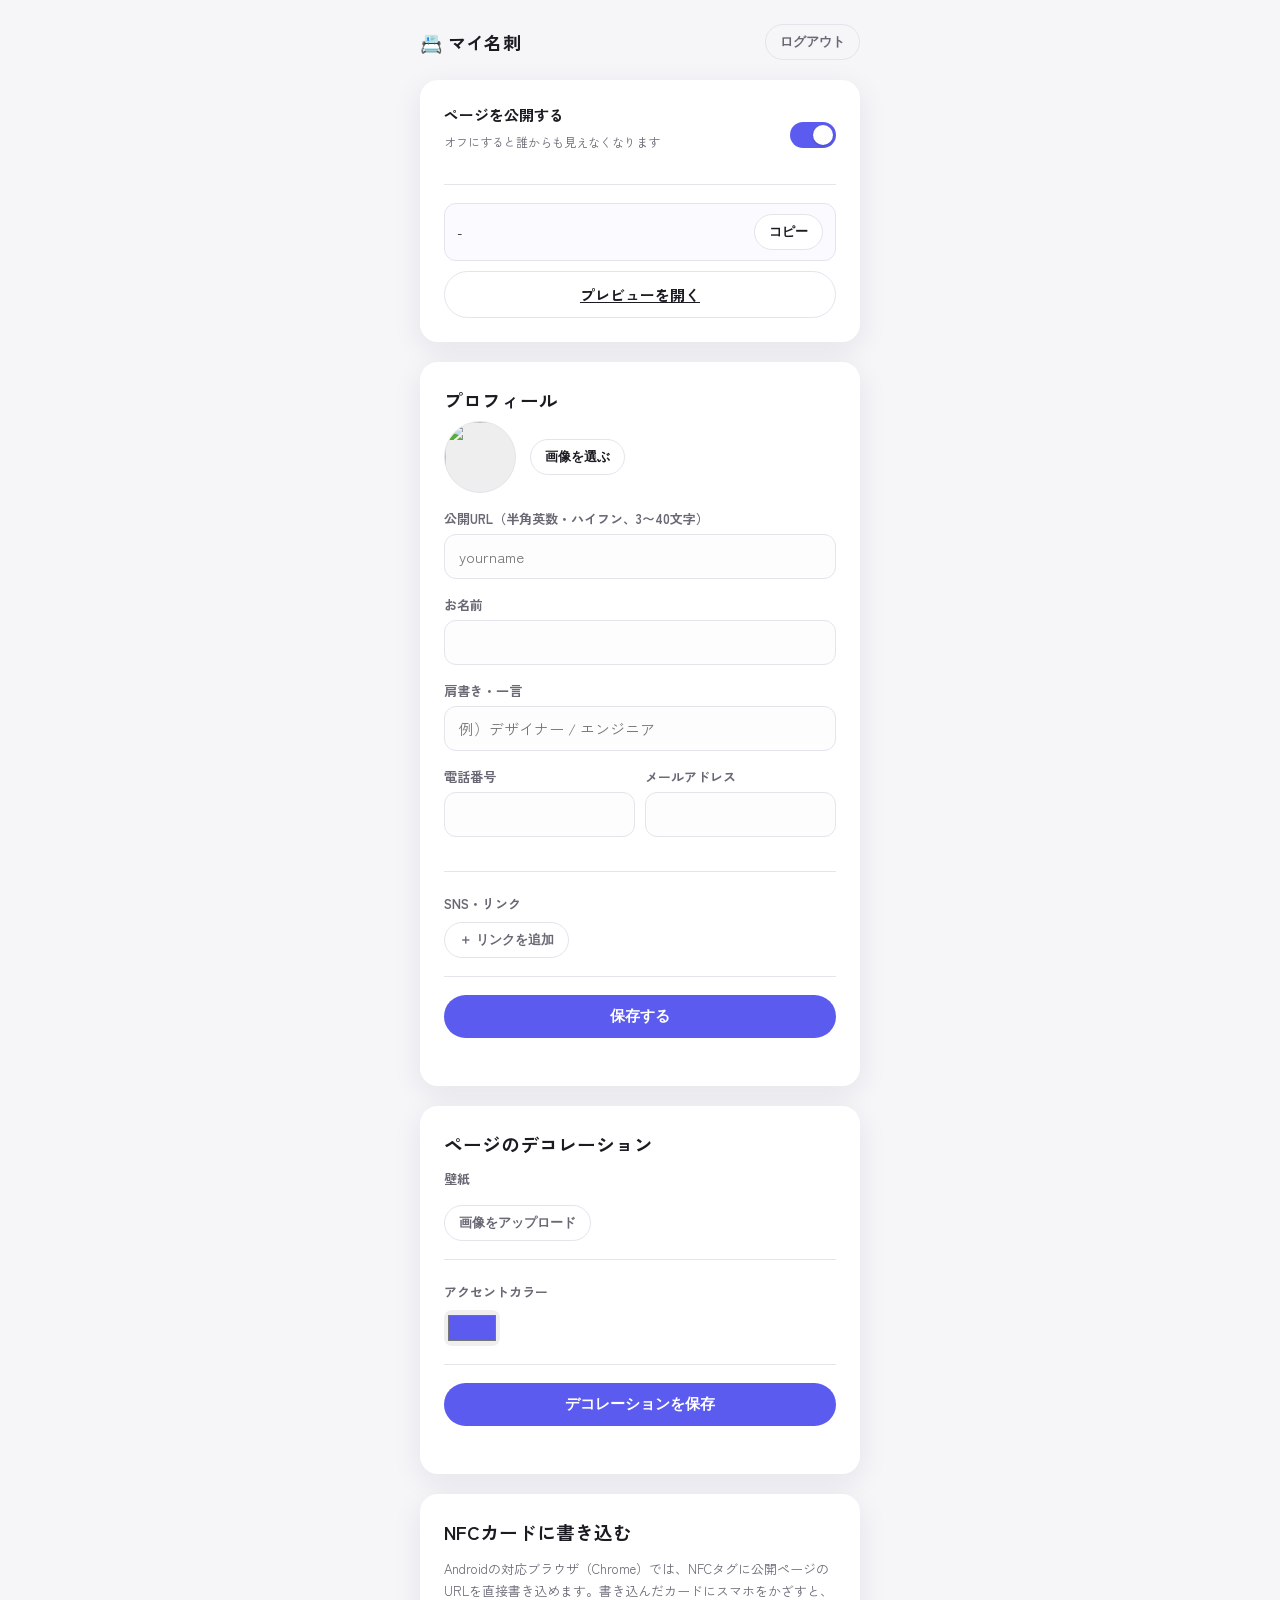
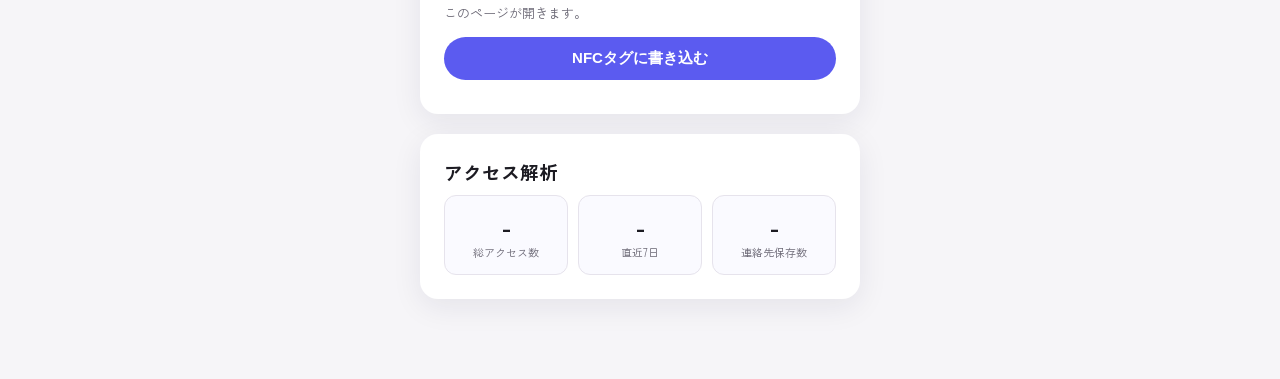
==== dashboard.html @ d3cb7ea3 "キャラクター（ステッカー）デコレーション機能を削除 ダッシュボード・公開ページの両方からステッカー選択UIと関連コードを撤去。  Co-Authored-By: Claude Sonnet 5 <no" ====
<!DOCTYPE html>
<html lang="ja">
<head>
<meta charset="UTF-8">
<meta name="viewport" content="width=device-width, initial-scale=1.0">
<title>マイページ - NFC電子名刺</title>
<link rel="preconnect" href="https://fonts.googleapis.com">
<link href="https://fonts.googleapis.com/css2?family=Zen+Kaku+Gothic+New:wght@400;500;700&family=Noto+Sans+JP:wght@400;500;700&display=swap" rel="stylesheet">
<link rel="stylesheet" href="style.css">
</head>
<body>

<div class="app-header">
  <div class="brand">📇 マイ名刺</div>
  <button class="btn ghost small" id="logout-btn">ログアウト</button>
</div>

<!-- 公開URL & 公開設定 -->
<div class="card">
  <div class="switch-row">
    <div>
      <h3 style="font-size:15px;">ページを公開する</h3>
      <div class="field .hint" style="font-size:12px; color:var(--text-dim);">オフにすると誰からも見えなくなります</div>
    </div>
    <label class="switch">
      <input type="checkbox" id="publish-toggle" checked>
      <span class="track"></span>
    </label>
  </div>
  <div class="divider"></div>
  <div class="copy-row">
    <span id="public-url-text">-</span>
    <button class="btn small secondary" id="copy-url-btn">コピー</button>
  </div>
  <div style="display:flex; gap:8px; margin-top:10px;">
    <a class="btn secondary btn-block" id="open-public-link" href="#" target="_blank" style="text-align:center;">プレビューを開く</a>
  </div>
</div>

<!-- プロフィール編集 -->
<div class="card">
  <h3>プロフィール</h3>
  <form id="profile-form">
    <div class="avatar-upload">
      <img id="avatar-preview" class="avatar-preview" src="" alt="">
      <div>
        <input type="file" id="avatar-input" accept="image/*" style="display:none;">
        <button type="button" class="btn secondary small" id="avatar-btn">画像を選ぶ</button>
      </div>
    </div>

    <div class="field">
      <label for="slug">公開URL（半角英数・ハイフン、3〜40文字）</label>
      <div class="url-prefix" id="slug-prefix"></div>
      <input type="text" id="slug" required pattern="[a-z0-9\-]{3,40}" placeholder="yourname">
      <div class="hint" id="slug-msg"></div>
    </div>

    <div class="field">
      <label for="display_name">お名前</label>
      <input type="text" id="display_name" required maxlength="60">
    </div>

    <div class="field">
      <label for="title">肩書き・一言</label>
      <input type="text" id="title" maxlength="80" placeholder="例）デザイナー / エンジニア">
    </div>

    <div class="row">
      <div class="field">
        <label for="phone">電話番号</label>
        <input type="tel" id="phone" maxlength="30">
      </div>
      <div class="field">
        <label for="email_field">メールアドレス</label>
        <input type="email" id="email_field" maxlength="120">
      </div>
    </div>

    <div class="divider"></div>

    <label style="font-size:13px; font-weight:600; color:var(--text-dim);">SNS・リンク</label>
    <div id="links-list" style="margin-top:8px;"></div>
    <button type="button" class="btn ghost small" id="add-link-btn">＋ リンクを追加</button>

    <div class="divider"></div>

    <button type="submit" class="btn btn-block" id="save-profile-btn">保存する</button>
    <div class="msg" id="profile-msg"></div>
  </form>
</div>

<!-- デコレーション -->
<div class="card">
  <h3>ページのデコレーション</h3>

  <label style="font-size:13px; font-weight:600; color:var(--text-dim);">壁紙</label>
  <div class="swatch-grid" id="wallpaper-grid" style="margin-top:8px;"></div>
  <input type="file" id="wallpaper-input" accept="image/*" style="display:none;">
  <button type="button" class="btn ghost small" id="wallpaper-upload-btn">画像をアップロード</button>

  <div class="divider"></div>

  <label style="font-size:13px; font-weight:600; color:var(--text-dim);">アクセントカラー</label>
  <div style="margin-top:8px;">
    <input type="color" id="accent-color" value="#5b5bf0" style="width:56px; height:36px; border:none; border-radius:8px; cursor:pointer;">
  </div>

  <div class="divider"></div>
  <button type="button" class="btn btn-block" id="save-theme-btn">デコレーションを保存</button>
  <div class="msg" id="theme-msg"></div>
</div>

<!-- NFC書き込み -->
<div class="card">
  <h3>NFCカードに書き込む</h3>
  <p style="font-size:13px; color:var(--text-dim); line-height:1.7;">
    Androidの対応ブラウザ（Chrome）では、NFCタグに公開ページのURLを直接書き込めます。書き込んだカードにスマホをかざすと、このページが開きます。
  </p>
  <button type="button" class="btn btn-block" id="nfc-write-btn">NFCタグに書き込む</button>
  <div class="nfc-status" id="nfc-status"></div>
</div>

<!-- アクセス解析 -->
<div class="card">
  <h3>アクセス解析</h3>
  <div class="stat-grid">
    <div class="stat-box"><div class="num" id="stat-views-total">-</div><div class="label">総アクセス数</div></div>
    <div class="stat-box"><div class="num" id="stat-views-7d">-</div><div class="label">直近7日</div></div>
    <div class="stat-box"><div class="num" id="stat-contacts">-</div><div class="label">連絡先保存数</div></div>
  </div>
</div>

<script src="https://cdn.jsdelivr.net/npm/@supabase/supabase-js@2"></script>
<script src="config.js"></script>
<script src="common.js"></script>
<script src="dashboard.js"></script>
</body>
</html>
---- style.css ----
:root {
  --accent: #5b5bf0;
  --bg: #f6f5f8;
  --surface: #ffffff;
  --text: #1c1b22;
  --text-dim: #6b6875;
  --border: #e6e3ec;
  --danger: #e0446a;
  --radius: 18px;
  --shadow: 0 8px 30px rgba(30, 20, 60, 0.08);
  font-family: 'Zen Kaku Gothic New', 'Noto Sans JP', sans-serif;
}

* { box-sizing: border-box; }

html, body {
  margin: 0;
  padding: 0;
  background: var(--bg);
  color: var(--text);
  min-height: 100vh;
}

body {
  display: flex;
  flex-direction: column;
  align-items: center;
  padding: 24px 16px 60px;
}

a { color: inherit; }

h1, h2, h3 { margin: 0 0 8px; }

.app-header {
  width: 100%;
  max-width: 440px;
  display: flex;
  align-items: center;
  justify-content: space-between;
  margin-bottom: 20px;
}

.app-header .brand {
  font-weight: 700;
  font-size: 18px;
  letter-spacing: 0.02em;
}

.btn {
  appearance: none;
  border: none;
  border-radius: 999px;
  padding: 12px 22px;
  font-size: 15px;
  font-weight: 600;
  cursor: pointer;
  background: var(--accent);
  color: #fff;
  transition: transform 0.15s ease, opacity 0.15s ease;
}
.btn:hover { opacity: 0.92; }
.btn:active { transform: scale(0.98); }
.btn.secondary {
  background: var(--surface);
  color: var(--text);
  border: 1px solid var(--border);
}
.btn.ghost {
  background: transparent;
  color: var(--text-dim);
  border: 1px solid var(--border);
}
.btn.danger { background: var(--danger); }
.btn.small { padding: 8px 14px; font-size: 13px; }
.btn:disabled { opacity: 0.5; cursor: not-allowed; }
.btn-block { width: 100%; }

.card {
  width: 100%;
  max-width: 440px;
  background: var(--surface);
  border-radius: var(--radius);
  box-shadow: var(--shadow);
  padding: 24px;
  margin-bottom: 20px;
}

.field { margin-bottom: 16px; }
.field label {
  display: block;
  font-size: 13px;
  font-weight: 600;
  color: var(--text-dim);
  margin-bottom: 6px;
}
.field input[type="text"],
.field input[type="email"],
.field input[type="tel"],
.field input[type="password"],
.field input[type="url"],
.field textarea,
.field select {
  width: 100%;
  padding: 11px 14px;
  border-radius: 12px;
  border: 1px solid var(--border);
  font-size: 15px;
  font-family: inherit;
  background: #fdfdfe;
}
.field input:focus, .field textarea:focus, .field select:focus {
  outline: 2px solid var(--accent);
  outline-offset: 1px;
}
.field .hint { font-size: 12px; color: var(--text-dim); margin-top: 4px; }
.field .url-prefix { font-size: 13px; color: var(--text-dim); margin-bottom: 4px; word-break: break-all; }

.row { display: flex; gap: 10px; }
.row > * { flex: 1; }

.tabs {
  display: flex;
  gap: 8px;
  width: 100%;
  max-width: 440px;
  margin-bottom: 16px;
}
.tabs button {
  flex: 1;
  padding: 10px;
  border-radius: 12px;
  border: 1px solid var(--border);
  background: var(--surface);
  font-weight: 600;
  font-size: 14px;
  cursor: pointer;
  color: var(--text-dim);
}
.tabs button.active {
  background: var(--accent);
  color: #fff;
  border-color: var(--accent);
}

.link-row {
  display: flex;
  gap: 8px;
  align-items: center;
  margin-bottom: 10px;
}
.link-row select { flex: 0 0 108px; }
.link-row input { flex: 1; }
.link-row .remove-link {
  flex: 0 0 auto;
  background: none;
  border: none;
  color: var(--danger);
  font-size: 20px;
  cursor: pointer;
  padding: 4px 8px;
}

.swatch-grid {
  display: grid;
  grid-template-columns: repeat(4, 1fr);
  gap: 10px;
  margin-bottom: 8px;
}
.swatch {
  height: 52px;
  border-radius: 12px;
  cursor: pointer;
  border: 2px solid transparent;
  position: relative;
}
.swatch.selected { border-color: var(--text); }
.swatch-label {
  position: absolute;
  bottom: 4px; left: 6px;
  font-size: 10px;
  color: #fff;
  text-shadow: 0 1px 2px rgba(0,0,0,0.5);
}

.avatar-upload {
  display: flex;
  align-items: center;
  gap: 14px;
  margin-bottom: 16px;
}
.avatar-preview {
  width: 72px; height: 72px;
  border-radius: 50%;
  object-fit: cover;
  background: #eee;
  border: 1px solid var(--border);
}

.msg { font-size: 13px; margin-top: 8px; min-height: 16px; }
.msg.error { color: var(--danger); }
.msg.success { color: #2a9d5c; }

.stat-grid {
  display: grid;
  grid-template-columns: repeat(3, 1fr);
  gap: 10px;
  margin-top: 10px;
}
.stat-box {
  background: #fafaff;
  border: 1px solid var(--border);
  border-radius: 12px;
  padding: 14px 10px;
  text-align: center;
}
.stat-box .num { font-size: 22px; font-weight: 700; }
.stat-box .label { font-size: 11px; color: var(--text-dim); margin-top: 2px; }

.switch-row {
  display: flex;
  align-items: center;
  justify-content: space-between;
}
.switch {
  position: relative;
  width: 46px; height: 26px;
}
.switch input { opacity: 0; width: 0; height: 0; }
.switch .track {
  position: absolute; inset: 0;
  background: var(--border);
  border-radius: 999px;
  transition: background 0.15s;
}
.switch .track::after {
  content: '';
  position: absolute;
  width: 20px; height: 20px;
  left: 3px; top: 3px;
  background: #fff;
  border-radius: 50%;
  transition: transform 0.15s;
  box-shadow: 0 1px 3px rgba(0,0,0,0.2);
}
.switch input:checked + .track { background: var(--accent); }
.switch input:checked + .track::after { transform: translateX(20px); }

.divider { height: 1px; background: var(--border); margin: 18px 0; }

.copy-row {
  display: flex;
  align-items: center;
  gap: 8px;
  background: #fafaff;
  border: 1px solid var(--border);
  border-radius: 12px;
  padding: 10px 12px;
  font-size: 13px;
  word-break: break-all;
}
.copy-row span { flex: 1; }

.nfc-status {
  font-size: 13px;
  color: var(--text-dim);
  margin-top: 10px;
  line-height: 1.6;
}

/* ---------- 公開ページ (名刺) ---------- */
.namecard {
  width: 100%;
  max-width: 380px;
  border-radius: 28px;
  padding: 36px 26px 30px;
  color: #fff;
  position: relative;
  box-shadow: 0 20px 50px rgba(20, 10, 40, 0.25);
  text-align: center;
  overflow: hidden;
}
.namecard .avatar-preview {
  width: 96px; height: 96px;
  border: 3px solid rgba(255,255,255,0.85);
  margin: 0 auto 14px;
}
.namecard .name { font-size: 22px; font-weight: 700; }
.namecard .title { font-size: 14px; opacity: 0.9; margin-top: 4px; }

.namecard-panel {
  background: rgba(255,255,255,0.94);
  color: var(--text);
  border-radius: 20px;
  padding: 18px;
  margin-top: 22px;
  text-align: left;
}
.namecard-links { display: flex; flex-direction: column; gap: 10px; }
.namecard-link {
  display: flex;
  align-items: center;
  gap: 10px;
  padding: 12px 14px;
  border-radius: 12px;
  background: #fff;
  border: 1px solid var(--border);
  text-decoration: none;
  color: var(--text);
  font-size: 14px;
  font-weight: 600;
}
.namecard-link .icon { font-size: 18px; }

.namecard-actions {
  display: flex;
  gap: 10px;
  margin-top: 16px;
}
.namecard-actions .btn { flex: 1; }

.center-msg {
  text-align: center;
  color: var(--text-dim);
  margin-top: 60px;
  font-size: 15px;
}

@media (max-width: 420px) {
  .card { padding: 18px; }
}
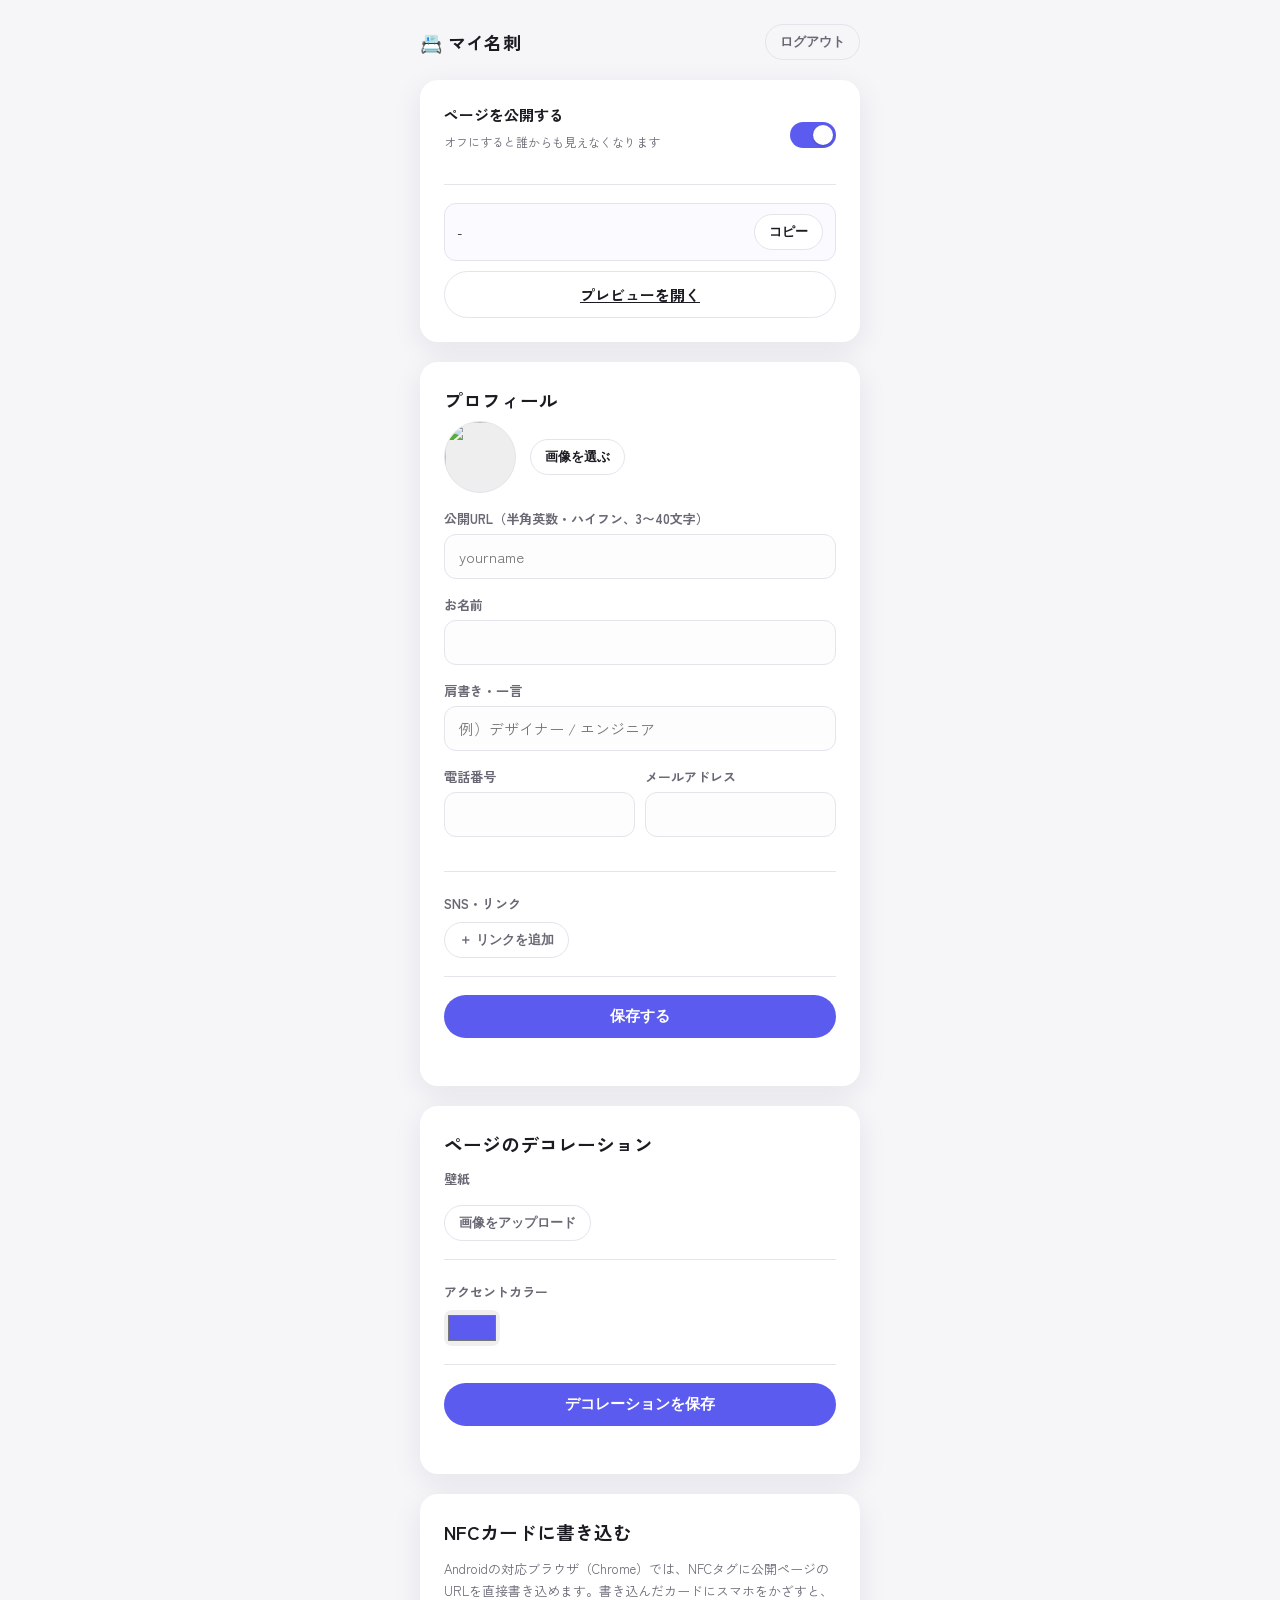
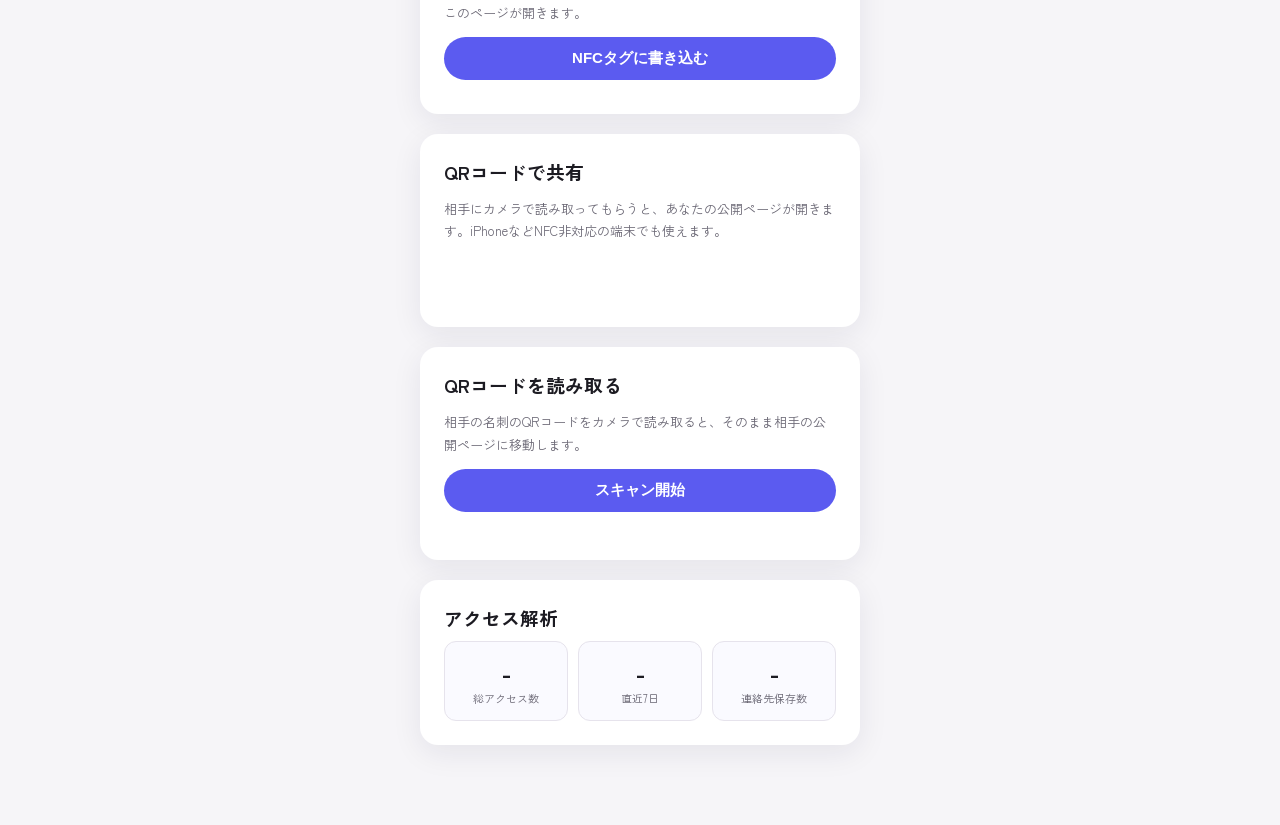
==== commit 2fd842ba: "QRコード共有とQRコードスキャン機能を追加 ダッシュボードに自分の公開URLのQRコード表示（qrcodejs）と、 カメラで相手のQRコードを読み取って公開ページへ移動する機能（jsQR）を追加。" ====
--- a/dashboard.html
+++ b/dashboard.html
@@ -121,6 +121,29 @@
   <div class="nfc-status" id="nfc-status"></div>
 </div>
 
+<!-- QRコードで共有 -->
+<div class="card">
+  <h3>QRコードで共有</h3>
+  <p style="font-size:13px; color:var(--text-dim); line-height:1.7;">
+    相手にカメラで読み取ってもらうと、あなたの公開ページが開きます。iPhoneなどNFC非対応の端末でも使えます。
+  </p>
+  <div id="qr-wrap" style="display:flex; justify-content:center; padding:12px 0;"></div>
+  <div class="msg" id="qr-msg" style="text-align:center;"></div>
+</div>
+
+<!-- QRコードを読み取る -->
+<div class="card">
+  <h3>QRコードを読み取る</h3>
+  <p style="font-size:13px; color:var(--text-dim); line-height:1.7;">
+    相手の名刺のQRコードをカメラで読み取ると、そのまま相手の公開ページに移動します。
+  </p>
+  <video id="scan-video" playsinline style="width:100%; border-radius:12px; background:#000; display:none;"></video>
+  <canvas id="scan-canvas" style="display:none;"></canvas>
+  <button type="button" class="btn btn-block" id="scan-start-btn">スキャン開始</button>
+  <button type="button" class="btn secondary btn-block" id="scan-stop-btn" style="display:none; margin-top:8px;">スキャン停止</button>
+  <div class="msg" id="scan-msg"></div>
+</div>
+
 <!-- アクセス解析 -->
 <div class="card">
   <h3>アクセス解析</h3>
@@ -132,6 +155,8 @@
 </div>
 
 <script src="https://cdn.jsdelivr.net/npm/@supabase/supabase-js@2"></script>
+<script src="https://cdn.jsdelivr.net/npm/qrcodejs@1.0.0/qrcode.min.js"></script>
+<script src="https://cdn.jsdelivr.net/npm/jsqr@1.4.0/dist/jsQR.js"></script>
 <script src="config.js"></script>
 <script src="common.js"></script>
 <script src="dashboard.js"></script>
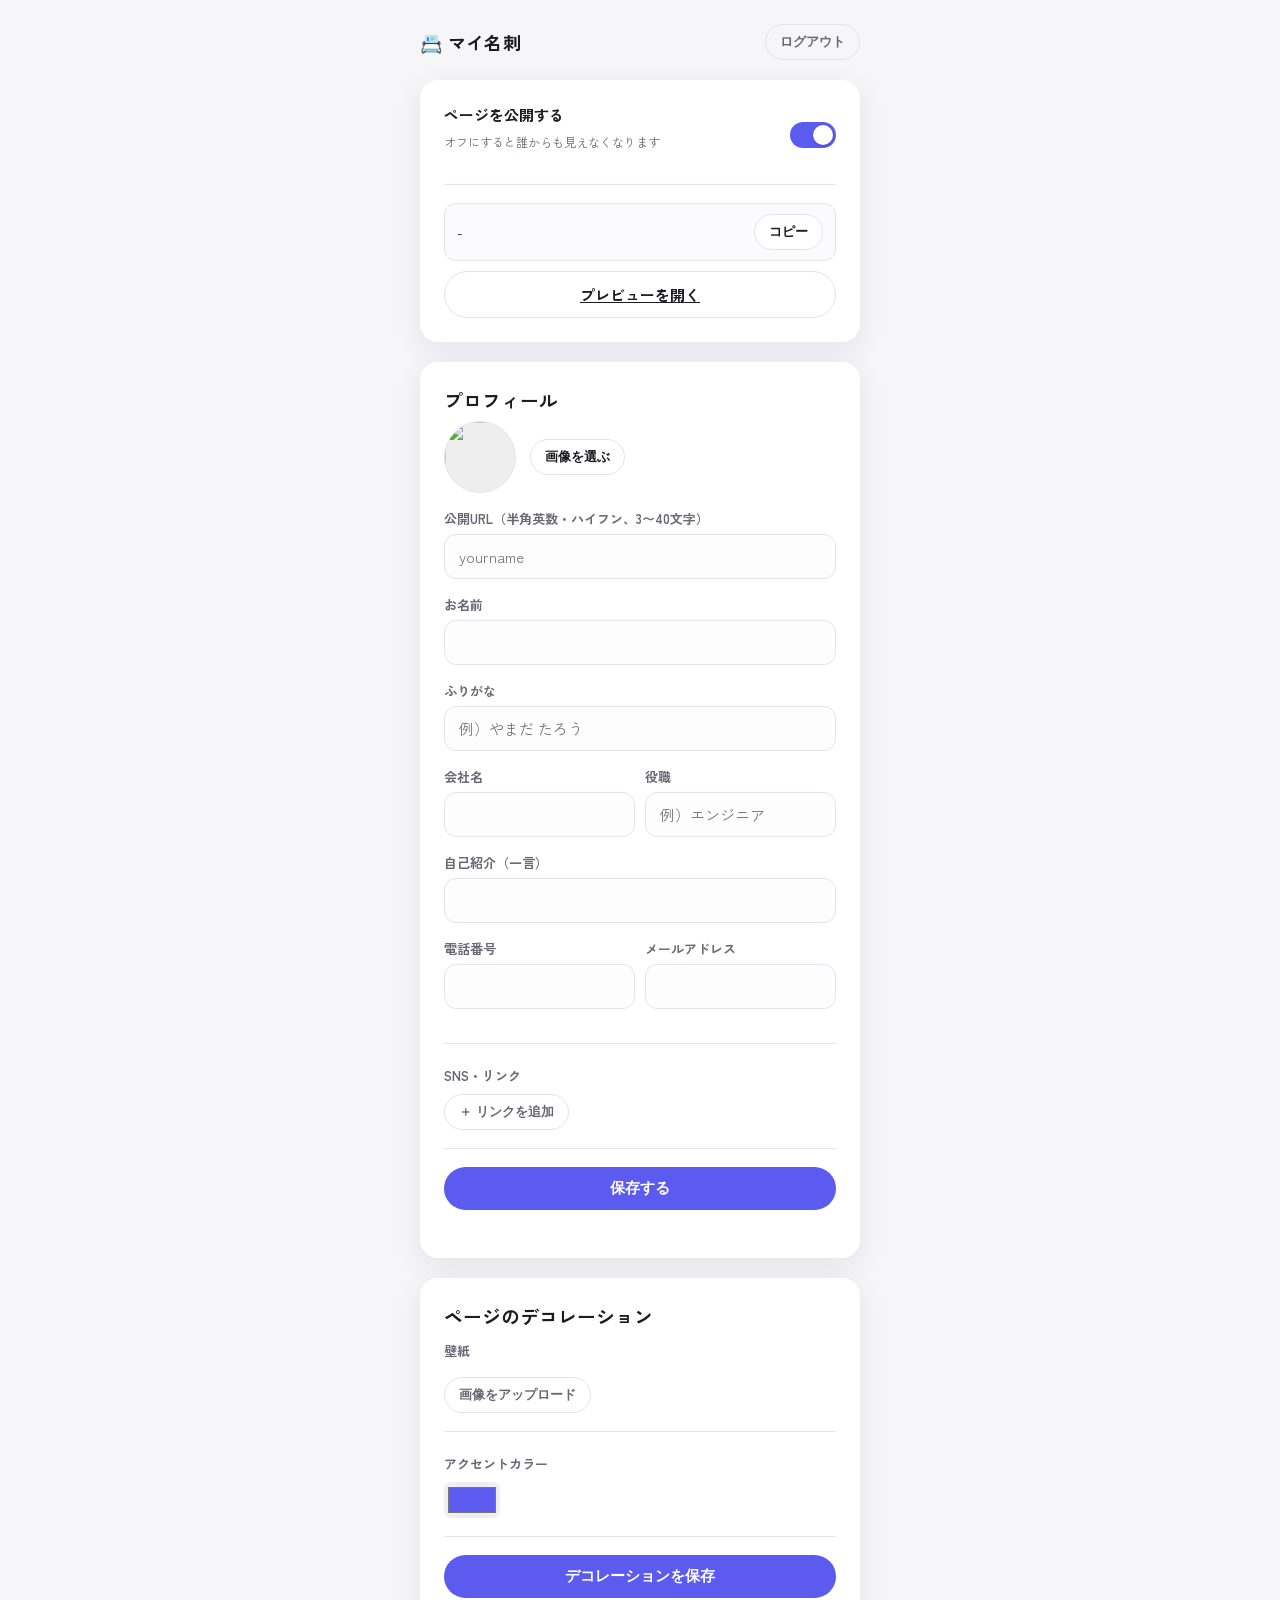
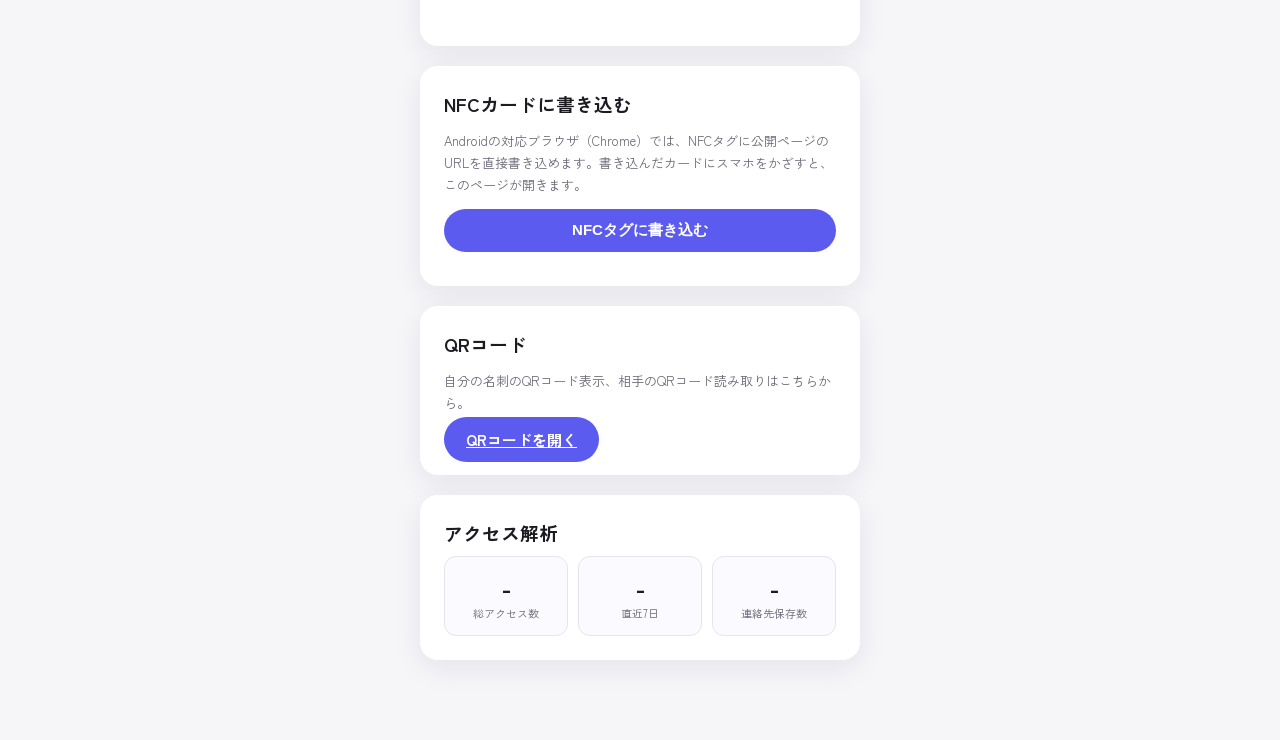
==== commit 839e7977: "QRコードをqr.htmlへ分離し、プロフィール項目を拡充 QRコード表示・読み取りをdashboard.htmlから独立ページ(qr.html/qr.js)へ移動。 プロフィールに「ふりがな」「会社" ====
--- a/dashboard.html
+++ b/dashboard.html
@@ -62,8 +62,24 @@
     </div>
 
     <div class="field">
-      <label for="title">肩書き・一言</label>
-      <input type="text" id="title" maxlength="80" placeholder="例）デザイナー / エンジニア">
+      <label for="furigana">ふりがな</label>
+      <input type="text" id="furigana" maxlength="60" placeholder="例）やまだ たろう">
+    </div>
+
+    <div class="row">
+      <div class="field">
+        <label for="company">会社名</label>
+        <input type="text" id="company" maxlength="80">
+      </div>
+      <div class="field">
+        <label for="position">役職</label>
+        <input type="text" id="position" maxlength="80" placeholder="例）エンジニア">
+      </div>
+    </div>
+
+    <div class="field">
+      <label for="bio">自己紹介（一言）</label>
+      <input type="text" id="bio" maxlength="120">
     </div>
 
     <div class="row">
@@ -121,27 +137,13 @@
   <div class="nfc-status" id="nfc-status"></div>
 </div>
 
-<!-- QRコードで共有 -->
+<!-- QRコード -->
 <div class="card">
-  <h3>QRコードで共有</h3>
+  <h3>QRコード</h3>
   <p style="font-size:13px; color:var(--text-dim); line-height:1.7;">
-    相手にカメラで読み取ってもらうと、あなたの公開ページが開きます。iPhoneなどNFC非対応の端末でも使えます。
+    自分の名刺のQRコード表示、相手のQRコード読み取りはこちらから。
   </p>
-  <div id="qr-wrap" style="display:flex; justify-content:center; padding:12px 0;"></div>
-  <div class="msg" id="qr-msg" style="text-align:center;"></div>
-</div>
-
-<!-- QRコードを読み取る -->
-<div class="card">
-  <h3>QRコードを読み取る</h3>
-  <p style="font-size:13px; color:var(--text-dim); line-height:1.7;">
-    相手の名刺のQRコードをカメラで読み取ると、そのまま相手の公開ページに移動します。
-  </p>
-  <video id="scan-video" playsinline style="width:100%; border-radius:12px; background:#000; display:none;"></video>
-  <canvas id="scan-canvas" style="display:none;"></canvas>
-  <button type="button" class="btn btn-block" id="scan-start-btn">スキャン開始</button>
-  <button type="button" class="btn secondary btn-block" id="scan-stop-btn" style="display:none; margin-top:8px;">スキャン停止</button>
-  <div class="msg" id="scan-msg"></div>
+  <a class="btn btn-block" href="qr.html" style="text-align:center;">QRコードを開く</a>
 </div>
 
 <!-- アクセス解析 -->
@@ -155,8 +157,6 @@
 </div>
 
 <script src="https://cdn.jsdelivr.net/npm/@supabase/supabase-js@2"></script>
-<script src="https://cdn.jsdelivr.net/npm/qrcodejs@1.0.0/qrcode.min.js"></script>
-<script src="https://cdn.jsdelivr.net/npm/jsqr@1.4.0/dist/jsQR.js"></script>
 <script src="config.js"></script>
 <script src="common.js"></script>
 <script src="dashboard.js"></script>
--- a/style.css
+++ b/style.css
@@ -286,7 +286,9 @@
   margin: 0 auto 14px;
 }
 .namecard .name { font-size: 22px; font-weight: 700; }
-.namecard .title { font-size: 14px; opacity: 0.9; margin-top: 4px; }
+.namecard .furigana { font-size: 12px; opacity: 0.85; margin-top: 2px; }
+.namecard .title { font-size: 14px; opacity: 0.9; margin-top: 6px; }
+.namecard .bio { font-size: 13px; opacity: 0.9; margin-top: 8px; line-height: 1.6; }
 
 .namecard-panel {
   background: rgba(255,255,255,0.94);
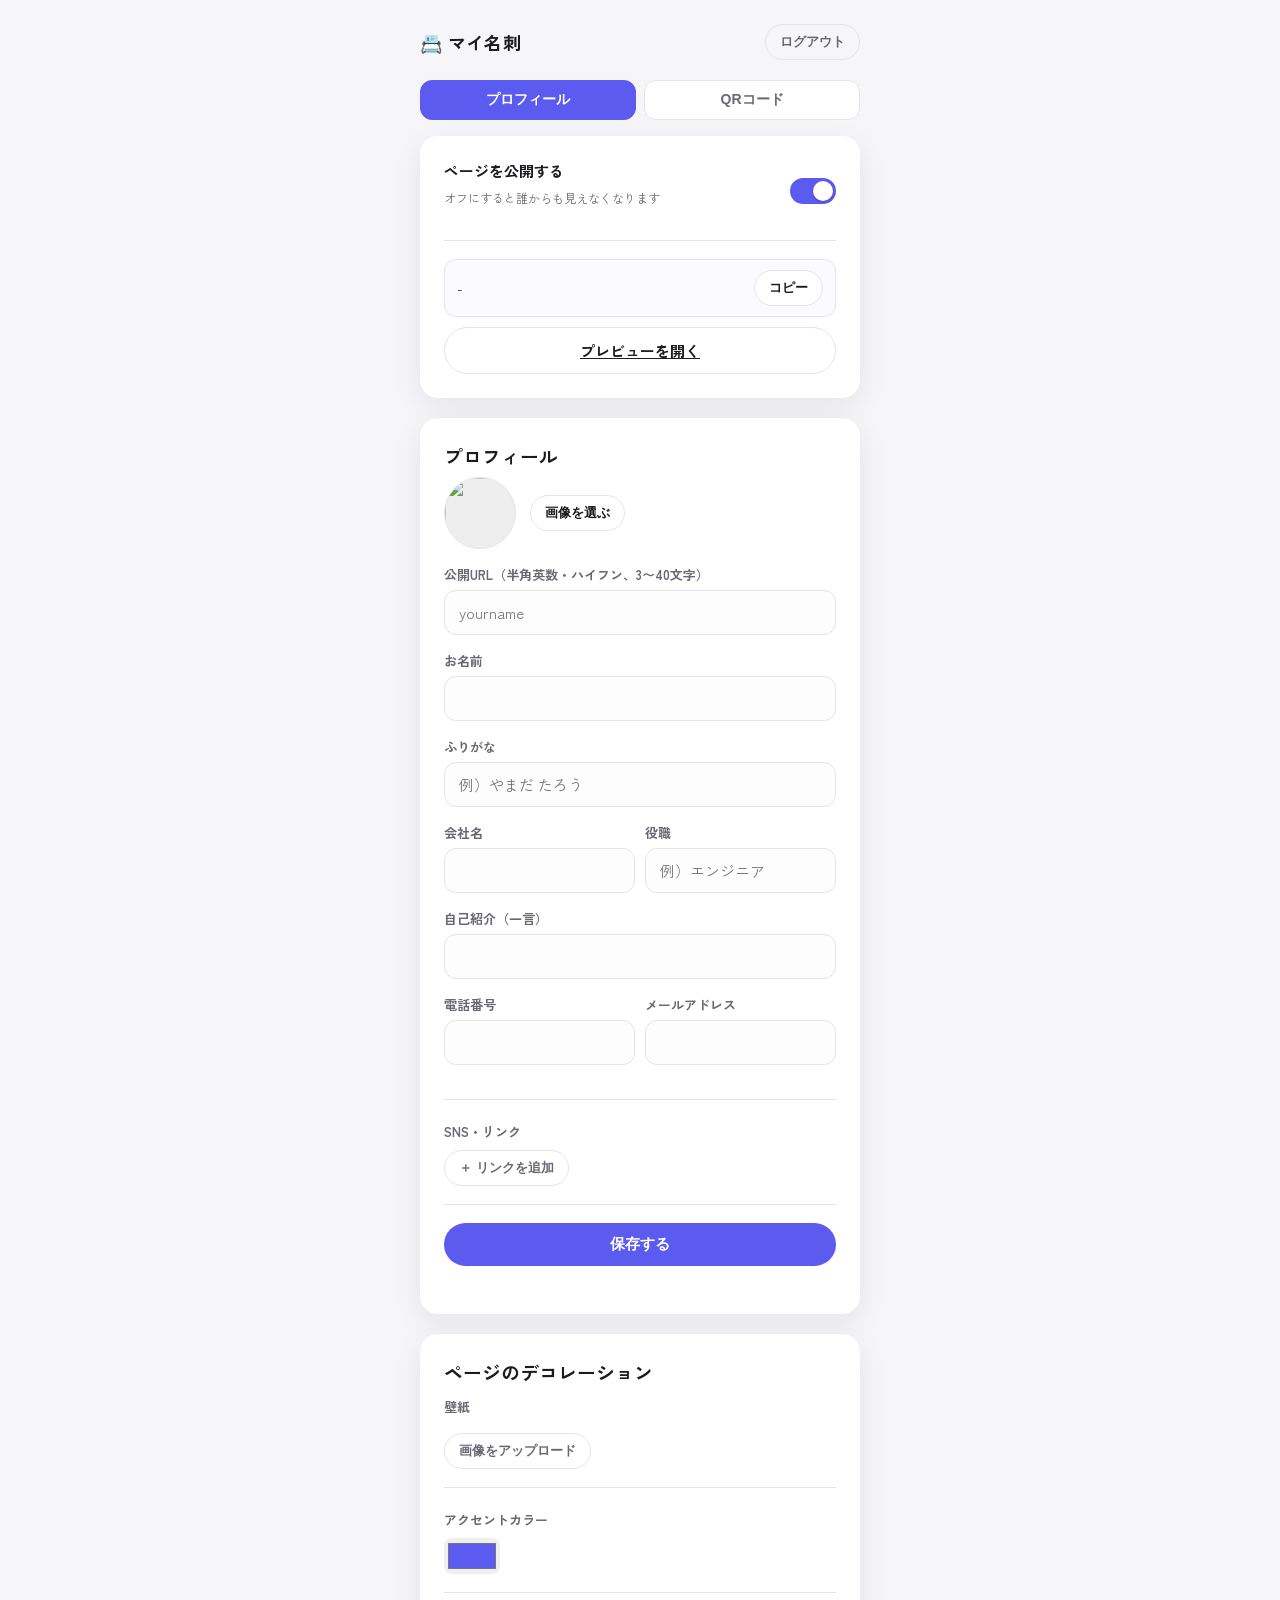
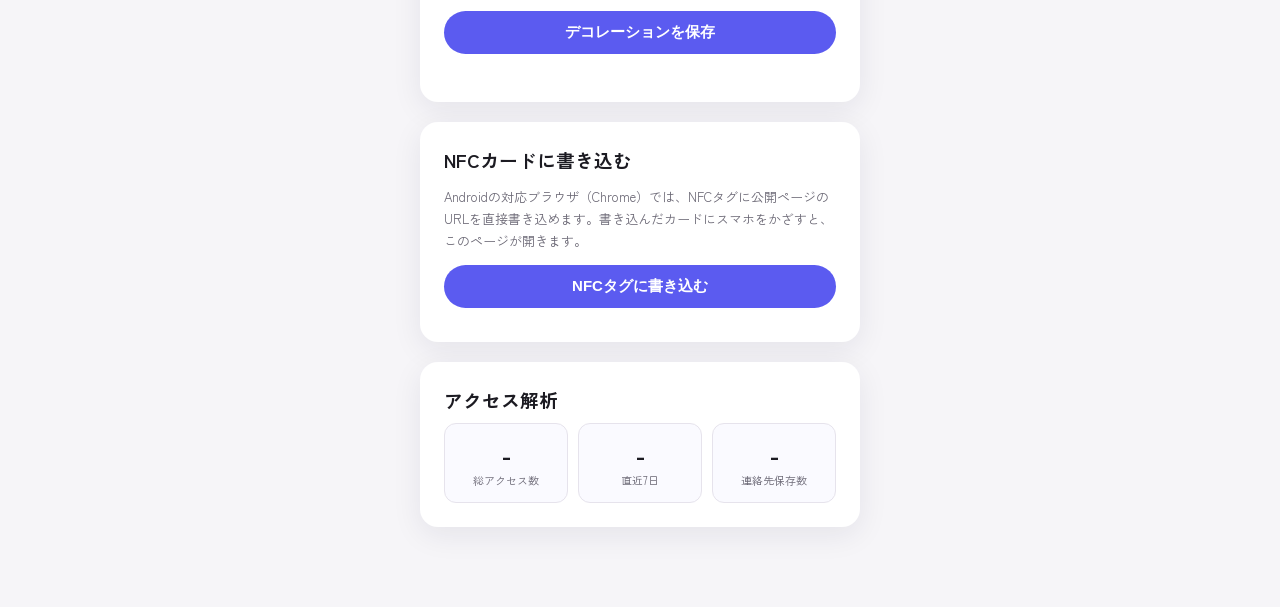
==== commit 6f20d059: "QRコードをdashboard.html内のタブに統合 qr.htmlを廃止し、麻雀アプリの記録入力/マイページと同じタブUIで 「プロフィール」「QRコード」をdashboard.html内で切り替" ====
--- a/dashboard.html
+++ b/dashboard.html
@@ -14,6 +14,13 @@
   <div class="brand">📇 マイ名刺</div>
   <button class="btn ghost small" id="logout-btn">ログアウト</button>
 </div>
+
+<div class="tabs">
+  <button id="tab-btn-profile" type="button">プロフィール</button>
+  <button id="tab-btn-qr" type="button">QRコード</button>
+</div>
+
+<div id="tab-profile">
 
 <!-- 公開URL & 公開設定 -->
 <div class="card">
@@ -137,15 +144,6 @@
   <div class="nfc-status" id="nfc-status"></div>
 </div>
 
-<!-- QRコード -->
-<div class="card">
-  <h3>QRコード</h3>
-  <p style="font-size:13px; color:var(--text-dim); line-height:1.7;">
-    自分の名刺のQRコード表示、相手のQRコード読み取りはこちらから。
-  </p>
-  <a class="btn btn-block" href="qr.html" style="text-align:center;">QRコードを開く</a>
-</div>
-
 <!-- アクセス解析 -->
 <div class="card">
   <h3>アクセス解析</h3>
@@ -156,7 +154,38 @@
   </div>
 </div>
 
+</div>
+
+<div id="tab-qr">
+
+<!-- QRコードで共有 -->
+<div class="card">
+  <h3>QRコードで共有</h3>
+  <p style="font-size:13px; color:var(--text-dim); line-height:1.7;">
+    相手にカメラで読み取ってもらうと、あなたの公開ページが開きます。iPhoneなどNFC非対応の端末でも使えます。
+  </p>
+  <div id="qr-wrap" style="display:flex; justify-content:center; padding:12px 0;"></div>
+  <div class="msg" id="qr-msg" style="text-align:center;"></div>
+</div>
+
+<!-- QRコードを読み取る -->
+<div class="card">
+  <h3>QRコードを読み取る</h3>
+  <p style="font-size:13px; color:var(--text-dim); line-height:1.7;">
+    相手の名刺のQRコードをカメラで読み取ると、そのまま相手の公開ページに移動します。
+  </p>
+  <video id="scan-video" playsinline style="width:100%; border-radius:12px; background:#000; display:none;"></video>
+  <canvas id="scan-canvas" style="display:none;"></canvas>
+  <button type="button" class="btn btn-block" id="scan-start-btn">スキャン開始</button>
+  <button type="button" class="btn secondary btn-block" id="scan-stop-btn" style="display:none; margin-top:8px;">スキャン停止</button>
+  <div class="msg" id="scan-msg"></div>
+</div>
+
+</div>
+
 <script src="https://cdn.jsdelivr.net/npm/@supabase/supabase-js@2"></script>
+<script src="https://cdn.jsdelivr.net/npm/qrcodejs@1.0.0/qrcode.min.js"></script>
+<script src="https://cdn.jsdelivr.net/npm/jsqr@1.4.0/dist/jsQR.js"></script>
 <script src="config.js"></script>
 <script src="common.js"></script>
 <script src="dashboard.js"></script>
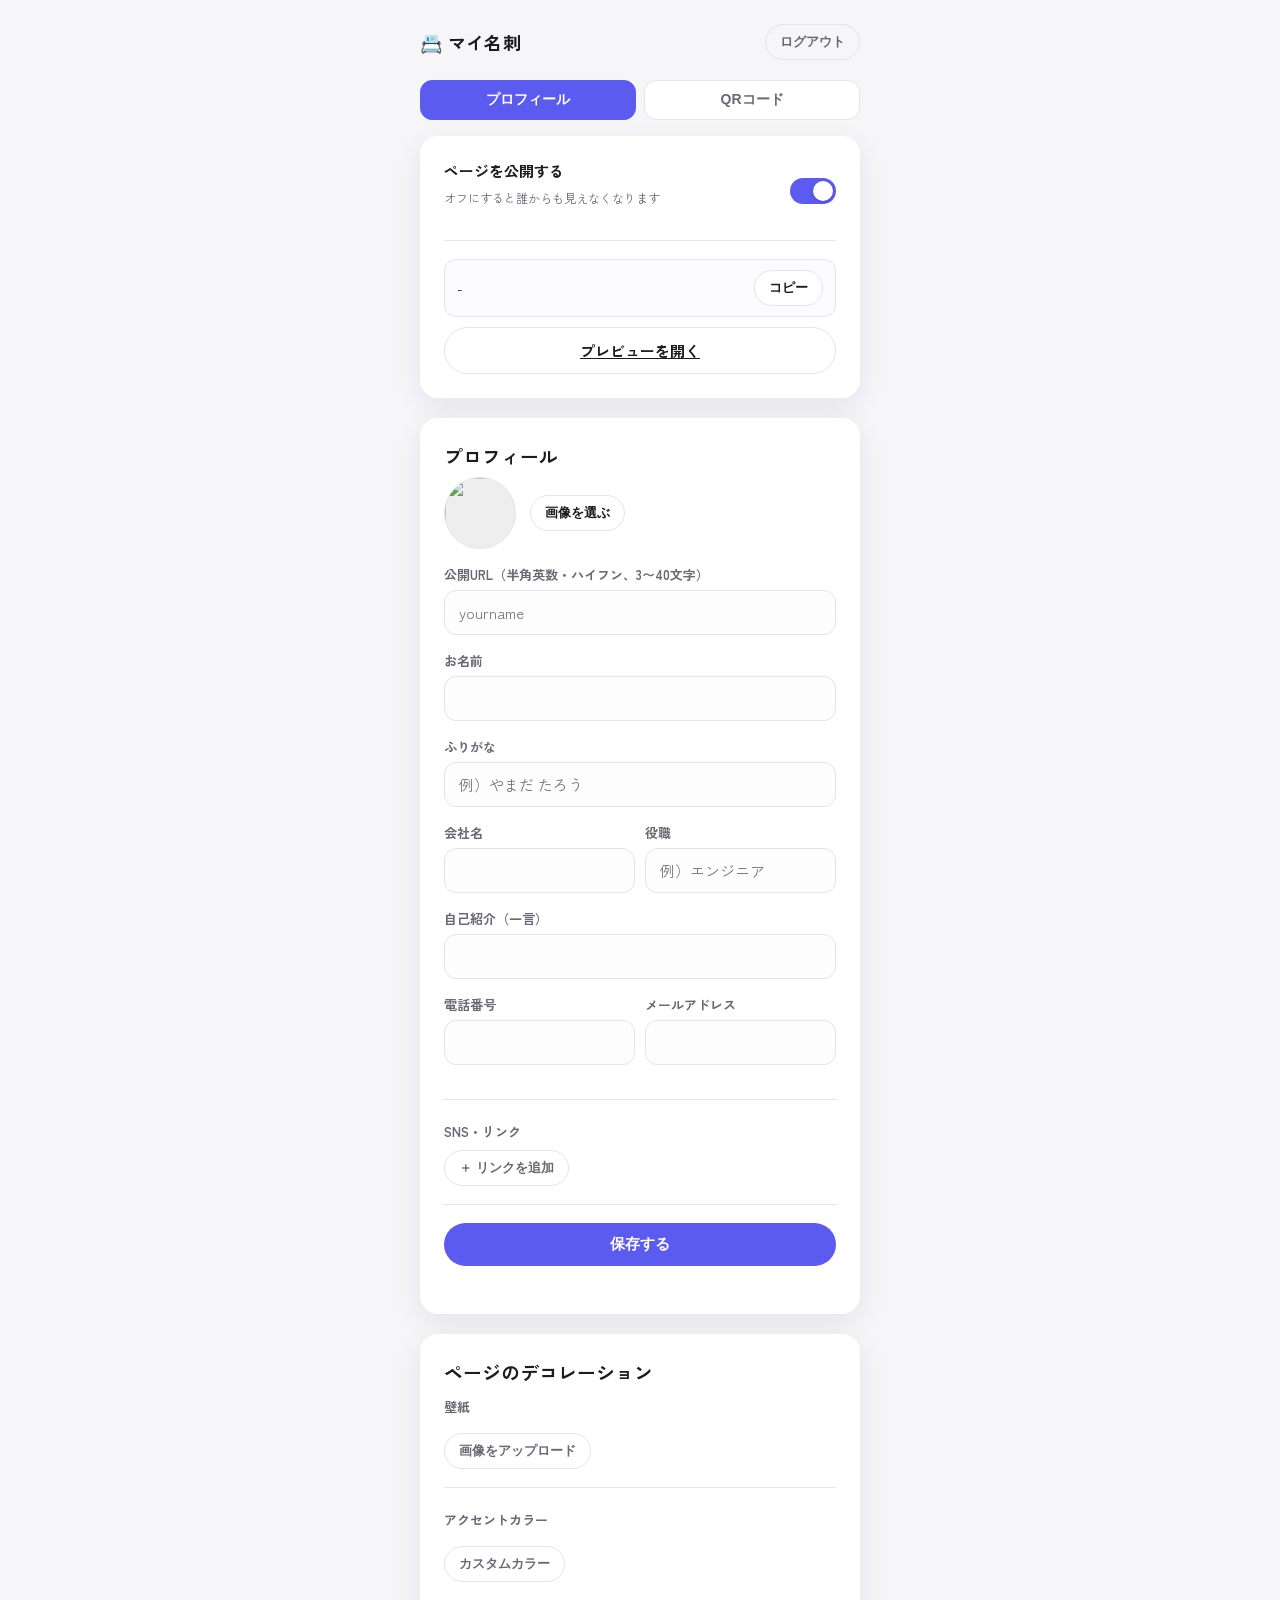
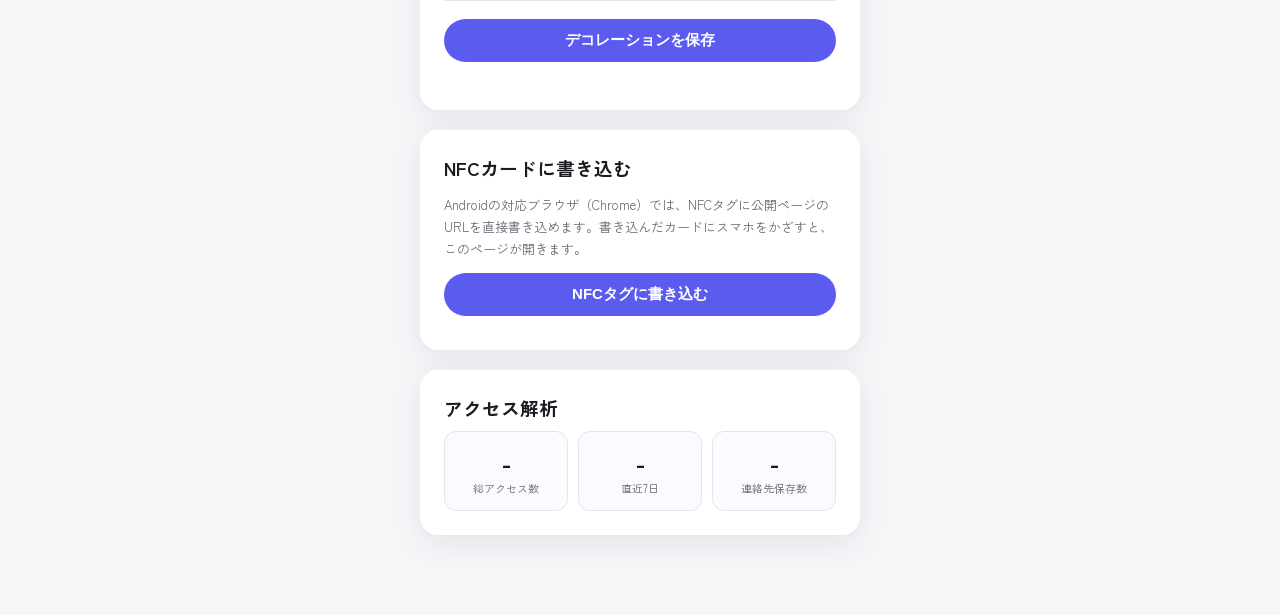
==== commit f138991f: "アクセントカラーを壁紙と同じスウォッチ選択式に変更 生のカラーピッカーだけだったアクセントカラーを、壁紙選択と同じ プリセットスウォッチのグリッドUIに統一。カスタムカラーも選択可能。  Co-Aut" ====
--- a/dashboard.html
+++ b/dashboard.html
@@ -125,9 +125,9 @@
   <div class="divider"></div>
 
   <label style="font-size:13px; font-weight:600; color:var(--text-dim);">アクセントカラー</label>
-  <div style="margin-top:8px;">
-    <input type="color" id="accent-color" value="#5b5bf0" style="width:56px; height:36px; border:none; border-radius:8px; cursor:pointer;">
-  </div>
+  <div class="swatch-grid" id="accent-grid" style="margin-top:8px;"></div>
+  <input type="color" id="accent-color-input" value="#5b5bf0" style="display:none;">
+  <button type="button" class="btn ghost small" id="accent-custom-btn">カスタムカラー</button>
 
   <div class="divider"></div>
   <button type="button" class="btn btn-block" id="save-theme-btn">デコレーションを保存</button>
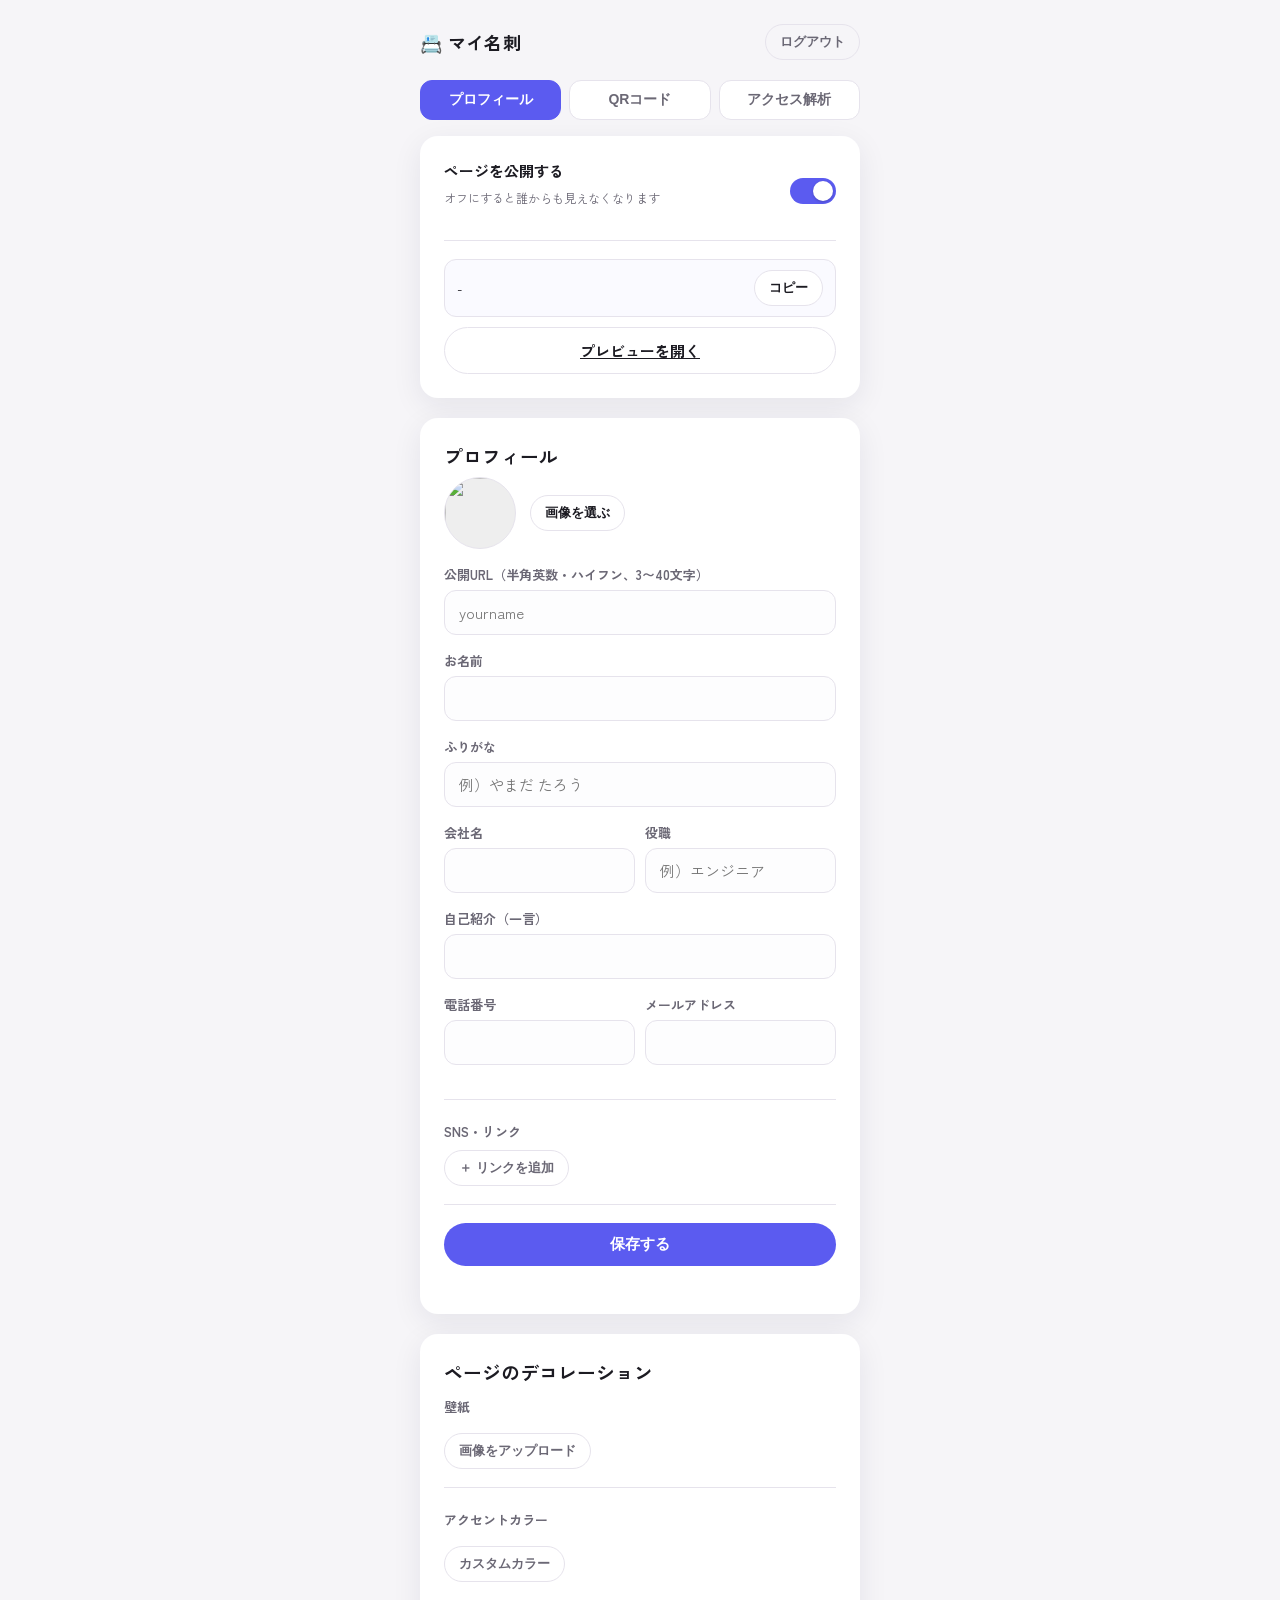
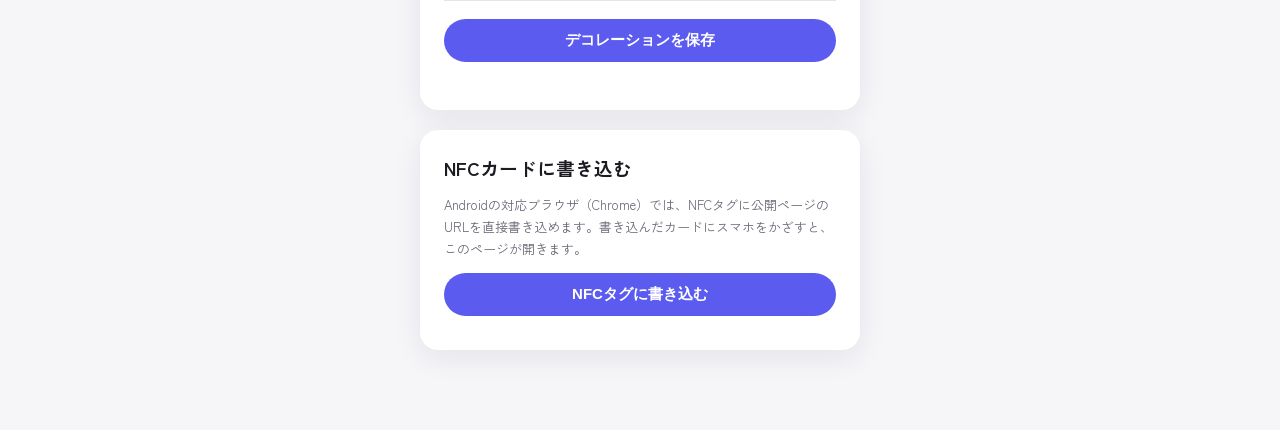
==== commit ad5f27cf: "アクセス解析を独立タブに分離し、NFCタップ数・リンククリック数を追加 「アクセス解析」を「プロフィール」「QRコード」と並ぶ3つ目のタブに移動。 NFC書き込みURL/QRコードURLに?src=n" ====
--- a/dashboard.html
+++ b/dashboard.html
@@ -18,6 +18,7 @@
 <div class="tabs">
   <button id="tab-btn-profile" type="button">プロフィール</button>
   <button id="tab-btn-qr" type="button">QRコード</button>
+  <button id="tab-btn-stats" type="button">アクセス解析</button>
 </div>
 
 <div id="tab-profile">
@@ -142,16 +143,6 @@
   </p>
   <button type="button" class="btn btn-block" id="nfc-write-btn">NFCタグに書き込む</button>
   <div class="nfc-status" id="nfc-status"></div>
-</div>
-
-<!-- アクセス解析 -->
-<div class="card">
-  <h3>アクセス解析</h3>
-  <div class="stat-grid">
-    <div class="stat-box"><div class="num" id="stat-views-total">-</div><div class="label">総アクセス数</div></div>
-    <div class="stat-box"><div class="num" id="stat-views-7d">-</div><div class="label">直近7日</div></div>
-    <div class="stat-box"><div class="num" id="stat-contacts">-</div><div class="label">連絡先保存数</div></div>
-  </div>
 </div>
 
 </div>
@@ -183,6 +174,22 @@
 
 </div>
 
+<div id="tab-stats">
+
+<!-- アクセス解析 -->
+<div class="card">
+  <h3>アクセス解析</h3>
+  <div class="stat-grid">
+    <div class="stat-box"><div class="num" id="stat-views-total">-</div><div class="label">総閲覧数</div></div>
+    <div class="stat-box"><div class="num" id="stat-views-7d">-</div><div class="label">直近7日</div></div>
+    <div class="stat-box"><div class="num" id="stat-nfc-taps">-</div><div class="label">NFCタップ数</div></div>
+    <div class="stat-box"><div class="num" id="stat-link-clicks">-</div><div class="label">リンククリック数</div></div>
+    <div class="stat-box"><div class="num" id="stat-contacts">-</div><div class="label">連絡先保存数</div></div>
+  </div>
+</div>
+
+</div>
+
 <script src="https://cdn.jsdelivr.net/npm/@supabase/supabase-js@2"></script>
 <script src="https://cdn.jsdelivr.net/npm/qrcodejs@1.0.0/qrcode.min.js"></script>
 <script src="https://cdn.jsdelivr.net/npm/jsqr@1.4.0/dist/jsQR.js"></script>
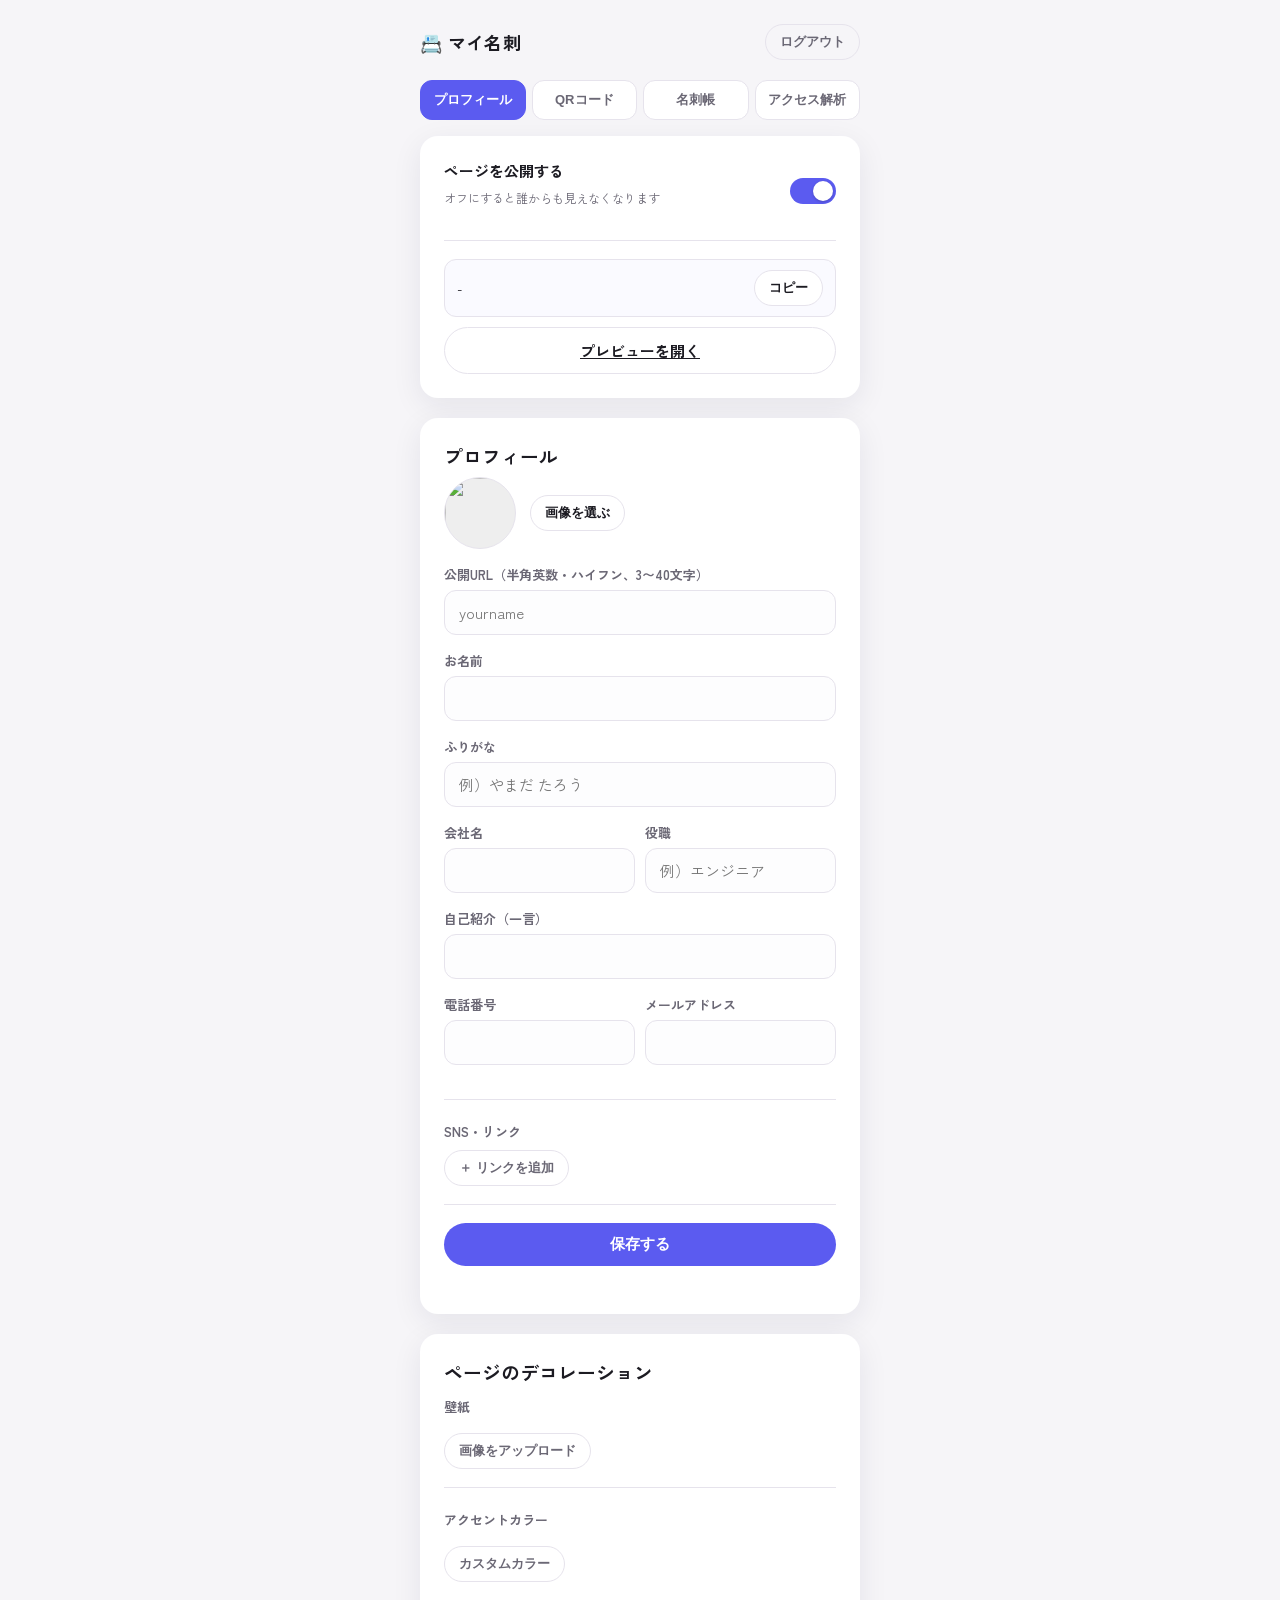
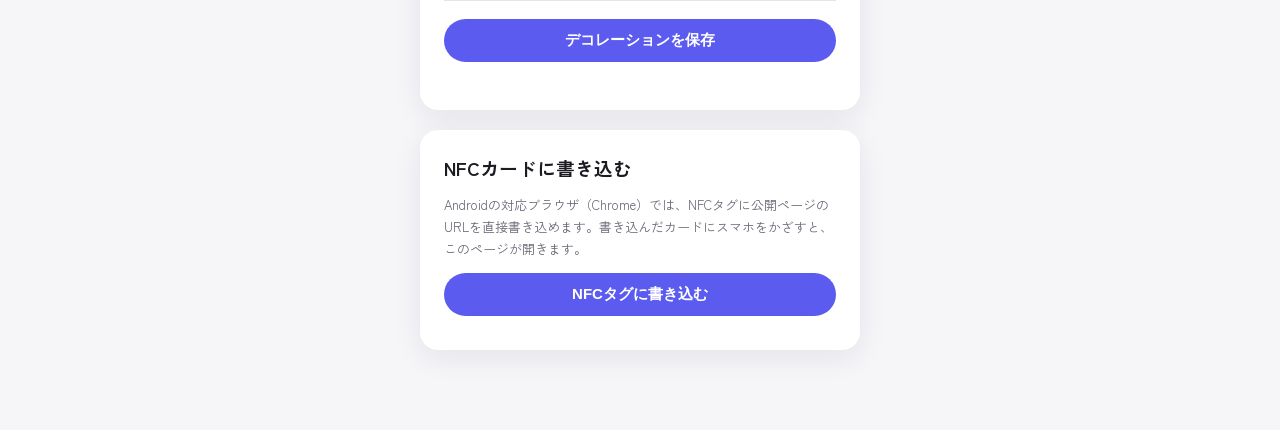
==== commit 6422e152: "名刺帳機能を追加（読み取り・閲覧した名刺の保存） saved_cardsテーブルと「名刺帳」タブを新設。QR読み取り結果と、ログイン中に開いた 相手の公開ページから「名刺帳に保存」できるようにした。タ" ====
--- a/dashboard.html
+++ b/dashboard.html
@@ -18,6 +18,7 @@
 <div class="tabs">
   <button id="tab-btn-profile" type="button">プロフィール</button>
   <button id="tab-btn-qr" type="button">QRコード</button>
+  <button id="tab-btn-cards" type="button">名刺帳</button>
   <button id="tab-btn-stats" type="button">アクセス解析</button>
 </div>
 
@@ -170,6 +171,21 @@
   <button type="button" class="btn btn-block" id="scan-start-btn">スキャン開始</button>
   <button type="button" class="btn secondary btn-block" id="scan-stop-btn" style="display:none; margin-top:8px;">スキャン停止</button>
   <div class="msg" id="scan-msg"></div>
+  <div id="scan-result"></div>
+</div>
+
+</div>
+
+<div id="tab-cards">
+
+<!-- 名刺帳 -->
+<div class="card">
+  <h3>名刺帳</h3>
+  <p style="font-size:13px; color:var(--text-dim); line-height:1.7;">
+    QRコードの読み取りや、相手の名刺ページの「名刺帳に保存」で保存した名刺の一覧です。
+  </p>
+  <div id="saved-list"></div>
+  <div class="msg" id="saved-msg"></div>
 </div>
 
 </div>
--- a/style.css
+++ b/style.css
@@ -126,14 +126,18 @@
   max-width: 440px;
   margin-bottom: 16px;
 }
+.tabs {
+  gap: 6px;
+}
 .tabs button {
   flex: 1;
-  padding: 10px;
+  padding: 10px 2px;
+  white-space: nowrap;
   border-radius: 12px;
   border: 1px solid var(--border);
   background: var(--surface);
   font-weight: 600;
-  font-size: 14px;
+  font-size: 13px;
   cursor: pointer;
   color: var(--text-dim);
 }
@@ -331,3 +335,38 @@
 @media (max-width: 420px) {
   .card { padding: 18px; }
 }
+
+/* ---------- 名刺帳 ---------- */
+.saved-item {
+  display: flex;
+  align-items: center;
+  gap: 12px;
+  padding: 12px 0;
+  border-top: 1px solid var(--border);
+}
+.saved-item:first-child { border-top: none; }
+.saved-item img {
+  width: 44px; height: 44px;
+  border-radius: 50%;
+  object-fit: cover;
+  background: #eee;
+  flex: 0 0 auto;
+}
+.saved-item .info { flex: 1; min-width: 0; }
+.saved-item .info .n { font-weight: 700; font-size: 14px; }
+.saved-item .info .s { font-size: 12px; color: var(--text-dim); overflow: hidden; text-overflow: ellipsis; white-space: nowrap; }
+.saved-item .actions { display: flex; gap: 6px; flex: 0 0 auto; }
+.scan-result-box {
+  display: flex;
+  align-items: center;
+  gap: 12px;
+  margin-top: 12px;
+  padding: 12px;
+  border: 1px solid var(--border);
+  border-radius: 12px;
+  background: #fafaff;
+}
+.scan-result-box img { width: 44px; height: 44px; border-radius: 50%; object-fit: cover; background: #eee; }
+.scan-result-box .info { flex: 1; min-width: 0; }
+.scan-result-box .info .n { font-weight: 700; font-size: 14px; }
+.scan-result-box .info .s { font-size: 12px; color: var(--text-dim); }
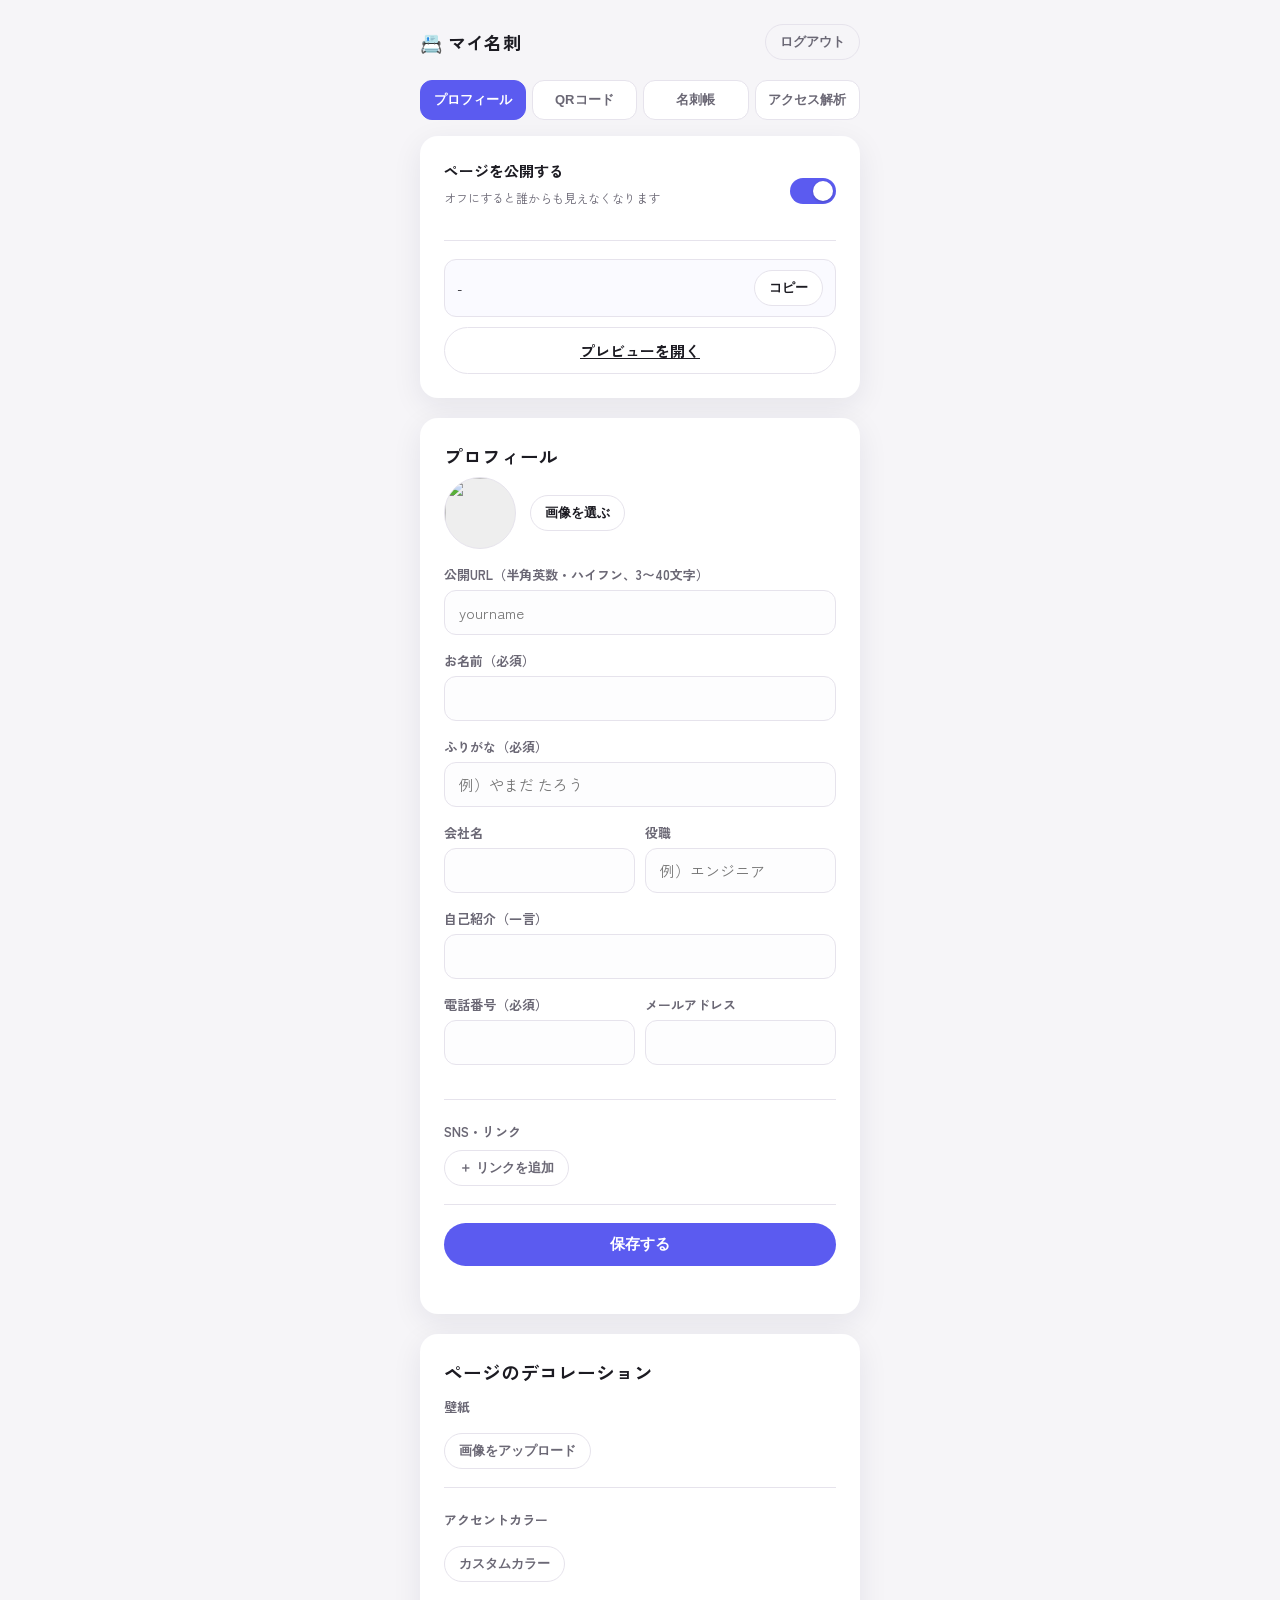
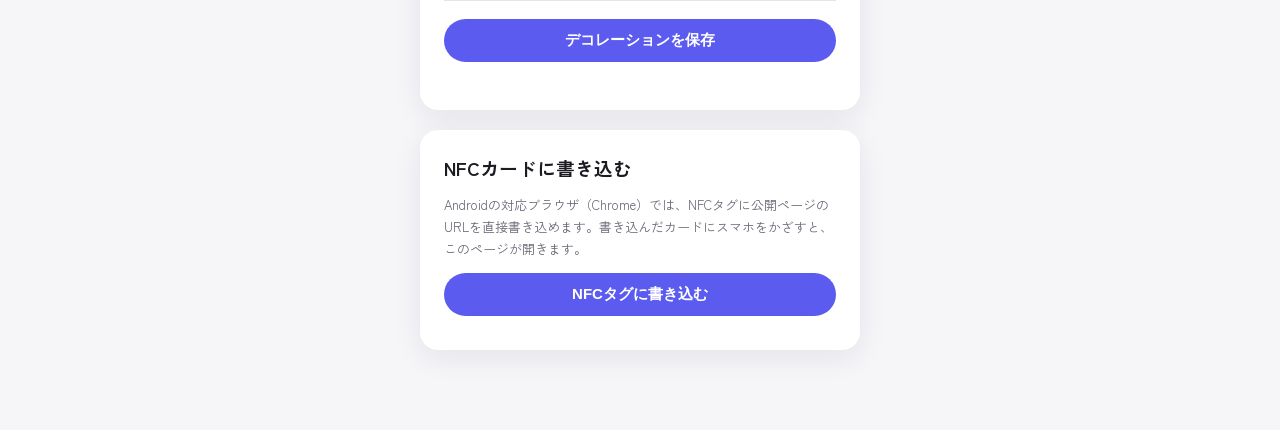
==== commit 5042f117: "プロフィールの名前・ふりがな・電話番号を必須に HTMLのrequired属性に加え、空白のみの入力もJS側で弾く。  Co-Authored-By: Claude Sonnet 5 <noreply" ====
--- a/dashboard.html
+++ b/dashboard.html
@@ -66,13 +66,13 @@
     </div>
 
     <div class="field">
-      <label for="display_name">お名前</label>
+      <label for="display_name">お名前（必須）</label>
       <input type="text" id="display_name" required maxlength="60">
     </div>
 
     <div class="field">
-      <label for="furigana">ふりがな</label>
-      <input type="text" id="furigana" maxlength="60" placeholder="例）やまだ たろう">
+      <label for="furigana">ふりがな（必須）</label>
+      <input type="text" id="furigana" required maxlength="60" placeholder="例）やまだ たろう">
     </div>
 
     <div class="row">
@@ -93,8 +93,8 @@
 
     <div class="row">
       <div class="field">
-        <label for="phone">電話番号</label>
-        <input type="tel" id="phone" maxlength="30">
+        <label for="phone">電話番号（必須）</label>
+        <input type="tel" id="phone" required maxlength="30">
       </div>
       <div class="field">
         <label for="email_field">メールアドレス</label>
